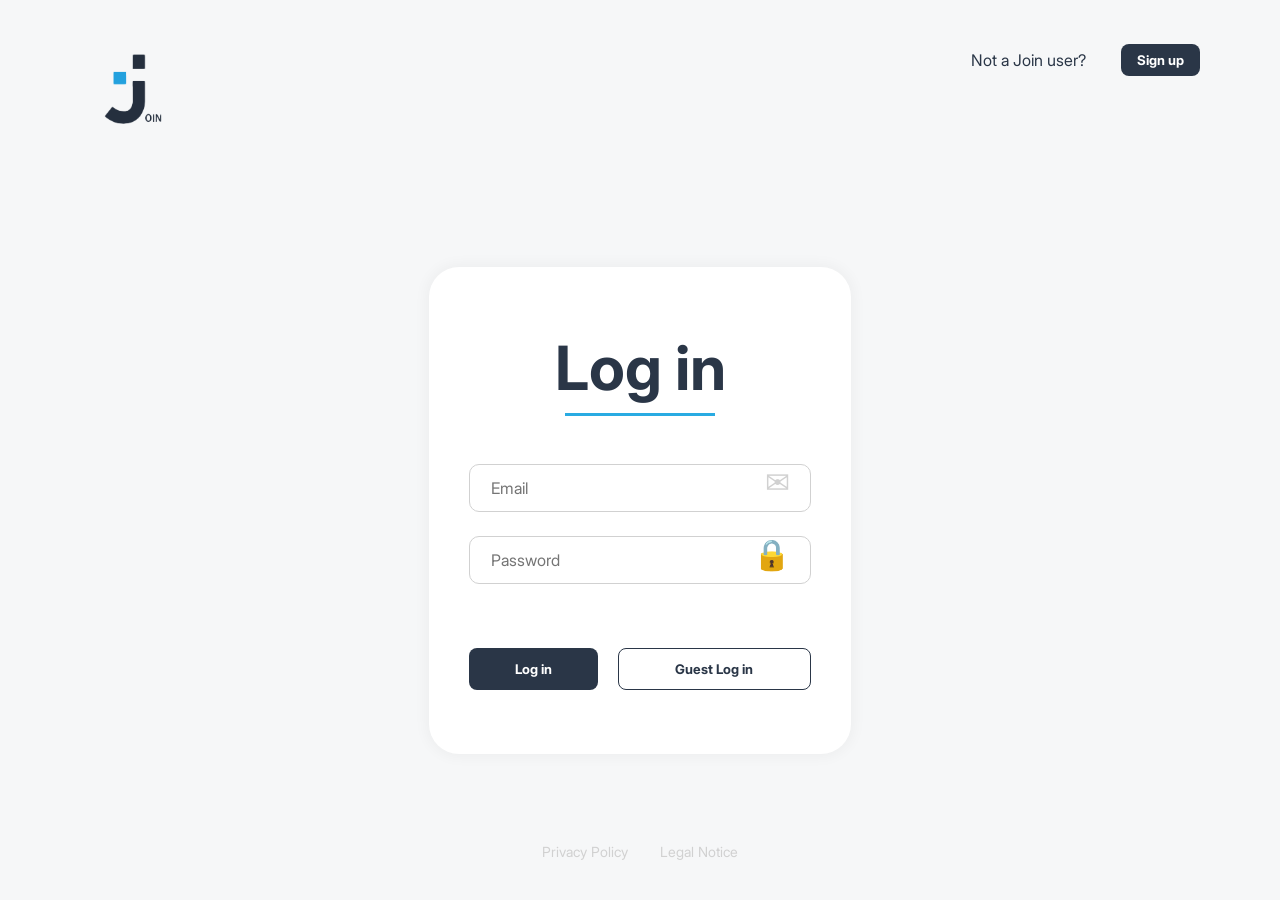
==== login.html @ 0cfe6467 "the first pages to begin" ====
<!DOCTYPE html>
<html lang="en">
<head>
    <meta charset="UTF-8">
    <meta name="viewport" content="width=device-width, initial-scale=1.0">
    <title>Join - Login</title>
    <link rel="stylesheet" href="./css/variables.css">
    <link rel="stylesheet" href="style.css">
    <link rel="stylesheet" href="./css/app_layout.css"> 
    <script src="./js/login.js" defer></script>

</head>
<body>
    <main id="main-content" class="main-layout show"> 
        <header class="header"> 
            <img src="./assets/img/logo/join_logo.png" class="logo" id="header-logo"> 
            <div class="header-action">
                <span>Not a Join user?</span>
                <button class="btn-primary" onclick="goToSignUp()">Sign up</button>
            </div>
        </header>

        <section class="content">
            <div class="card">
                <h1>Log in</h1>
                <div class="blue-underline"></div>

                <form onsubmit="login(); return false;" class="form-login-form">
                    <div class="input-wrapper">
                        <input type="email" required id="email" autocomplete="email" placeholder="Email">
                        <!-- Generic Mail Icon -->
                        <span class="input-icon mail-icon">&#9993;</span>
                    </div>
                    
                    <div class="input-wrapper">
                        <input type="password" required id="password" autocomplete="current-password" placeholder="Password">
                        <!-- Generic Lock Icon -->
                        <span class="input-icon lock-icon">&#128274;</span>
                    </div>

                    <div id="msgBox" class="message-box"></div>

                    <div class="btn-container">
                        <button type="submit" class="btn-primary">Log in</button>
                        <button type="button" class="btn-guest" onclick="guestLogin()">Guest Log in</button>

                    </div>
                </form>
            </div>
        </section>
    </main>

    <footer class="footer">
        <a href="privacy_policy.html">Privacy Policy</a>
        <a href="legal_notice.html">Legal Notice</a>
    </footer>


</body>
</html>
---- css/variables.css ----
:root {
    /* Main Brand Colors */
    --primary-color: #2A3647;
    --secondary-color: #29ABE2;
    --background-color: #F6F7F8;
    --text-color: #2A3647;
    --white: #FFFFFF;

    /* UI Elements */
    --bg-grey: #F6F7F8;
    --border-grey: #D1D1D1;
    --card-shadow: 0px 0px 14px 3px rgba(0, 0, 0, 0.04);
    --border-radius: 30px;
    --header-padding: 0 80px;

    /* Priority Colors (Matches Bildschirmfoto 2026-05-13 um 00.01.45.png) */
    --prio-urgent: #FF3D00;
    --prio-medium: #FFA800;
    --prio-low: #7AE229;

    /* Contact Avatar Colors (New from Figma capture) */
    --avatar-orange: #FF7A00;
    --avatar-pink: #FF5EB3;
    --avatar-purple: #6E52FF;
    --avatar-cyan: #00BEE3;
    --avatar-teal: #1FD7C1;
    --avatar-light-orange: #FFAD4E;
    --avatar-magenta: #FF82FF;
    --avatar-gold: #F9D000;
    --avatar-blue: #0038FF;
    --avatar-lime: #C3FF2B;
    --avatar-yellow: #FFE62B;
    --avatar-red: #FF4646;
}
---- style.css ----
@font-face {
    font-family: 'Inter';
    src: url('./assets/fonts/Inter/Inter_28pt-Regular.ttf') format('truetype');
    font-weight: 400;
    font-style: normal;
}

@font-face {
    font-family: 'Inter';
    src: url('./assets/fonts/Inter/Inter_28pt-Medium.ttf') format('truetype');
    font-weight: 500;
    font-style: normal;
}

@font-face {
    font-family: 'Inter';
    src: url('./assets/fonts/Inter/Inter_28pt-Bold.ttf') format('truetype');
    font-weight: 700;
    font-style: normal;
}

/* --- Global Reset & Base --- */
* {
    margin: 0;
    padding: 0;
    box-sizing: border-box;
    font-family: 'inter', sans-serif;
}

/* body, input, button {
    font-family: 'Inter', sans-serif;
} */

body {
    background-color: var(--background-color);
    color: var(--text-color);
    overflow-x: hidden;
}

.d-none {
    display: none !important;
}

#splash-overlay {
    position: fixed;
    top: 0;
    left: 0;
    width: 100vw;
    height: 100vh;
    display: flex;
    justify-content: center;
    align-items: center;
    z-index: 1000;
    transition: background-color 0.8s ease;
}

.splash-overlay.fade-background {
    background-color: rgba(42, 54, 71, 0);
    pointer-events: none;
}

.logo-animated {
    width: 274px;
    height: auto;
    animation: directMove 0.8s ease-in-out 0.5s forwards;
}

.main-layout {
    display: grid;
    grid-template-rows: auto 1fr auto;
    min-height: 100vh;
    background-color: var(--background-color);
    opacity: 1;
}

.main-layout.show {
    opacity: 1;
}

.content {
    display: flex;
    justify-content: center;
    align-items: center;
}

.header {
    position: relative;
    display: flex;
    justify-content: flex-end;
    align-items: center;
    padding: 40px 80px;
    min-height: 120px;
}

#header-logo {
    position: absolute;
    left: 80px;
    top: 40px;
    width: 100px;
    transition: opacity 0.3s ease;
}

.header-action {
    display: flex;
    align-items: center;
    white-space: nowrap;
    gap: 35px;
}

.header-action span {
    font-size: 16px;
}

.header.signup-header {
    justify-content: flex-start !important;
    position: static;
}


.header.signup-header .logo {
    margin-left: 0;
}


.card {
    background: var(--white);
    box-shadow: var(--card-shadow);
    border-radius: 30px;
    padding: 64px 40px;
    width: 100%;
    max-width: 422px;
    display: flex;
    flex-direction: column;
    align-items: center;
    box-sizing: border-box;
}

.card h1 {
    font-weight: 700; 
}

.signup-form {
    width: 100%;
    display: flex;
    flex-direction: column;
    align-items: center;
}

.success-banner {
    position: fixed;
    bottom: -150px;
    left: 50%;
    transform: translateX(-50%);
    background-color: var(--primary-color);
    color: white;
    padding: 20px 40px;
    border-radius: 20px;
    font-size: 24px;
    transition: bottom 0.5s ease-in-out;
    z-index: 9999;
    box-shadow: 0 4px 4px rgba(0, 0, 0, 0.25);
}

.show-banner {
    bottom: 100px;
}

.blue-arrow {
    display: flex;
    align-items: center;
    justify-content: center;
    gap: 20px;
    width: 100%;
    margin-bottom: 8px;
    position: relative;
}

.back-arrow {
    text-decoration: none;
    color: var(--secondary-color);
    font-size: 32px;
    font-weight: 700;
    position: absolute;
    left: 0;
}

.blue-arrow h1 {
    margin: 0; 
}

/* --- KEYFRAMES --- */

@keyframes directMove {
    0% {
        transform: translate(0, 0) scale(1);
    }
    100% {
        transform: translate(calc(-50vw + 100px), calc(-50vh + 80px)) scale(0.3);
    }
}

@keyframes fadeIn {
    from {
        opacity: 0;
    }
    to {
        opacity: 1;
    }
}

.fade-in {
    animation: fadeIn 0.5s ease-in forwards;
}

.blue-underline {
    background-color: var(--secondary-color);
    height: 3px;
    width: 150px;
    display: block;
    margin: 8px auto 48px auto;
}

h1 {
    font-size: 61px;
    font-weight: 700;
}

.input-wrapper {
    position: relative;
    width: 100%;
    margin-bottom: 24px;
    display: flex;
    justify-content: center;
}

.input-wrapper input {
    width: 100%;
    box-sizing: border-box;
    padding: 12px 45px 12px 21px;
    border: 1px solid var(--border-grey);
    border-radius: 10px;
    font-size: 16px;
    outline: none;
    height: 48px;
}

.input-icon {
    position: absolute;
    right: 21px;
    color: var(--border-grey);
    font-size: 30px; 
    display: flex;
    align-items: center;
    justify-content: center;
    pointer-events: none;
}

.form-login-form {
    width: 100%;
    display: flex;
    flex-direction: column;
    align-items: center;
}

.btn-container {
    width: 100%;
    display: flex;
    gap: 20px;
    justify-content: center;
    margin-top: 40px;
}

.btn-primary {
    width: 40%;
    background-color: var(--primary-color);
    color: white;
    padding: 8px 16px;
    border-radius: 8px;
    border: none;
    font-weight: bold;
    cursor: pointer;
}

.btn-guest {
    width: 60%;
    background-color: var(--white);
    color: var(--primary-color);
    border: 1px solid var(--primary-color);
    border-radius: 8px;
    padding: 12px 24px;
    font-weight: 700;
    cursor: pointer;
    transition: all 0.1s ease-in-out;
}

.btn-guest:hover {
    border: 2px solid var(--secondary-color);
    color: var(--secondary-color);
    box-shadow: 0 4px 4px rgba(0, 0, 0, 0.2);
}

.btn-primary:disabled {
    background-color: #A8A8A8 !important; 
    cursor: not-allowed;
    opacity: 0.7;
}

.btn-primary {
    background-color: var(--primary-color);
    transition: all 0.2s ease-in-out;
}

.footer {
    position: absolute; 
    bottom: 40px;
    left: 0;
    right: 0;
    display: flex;
    justify-content: center; 
    gap: 32px;
    width: 100%;
}

.footer a {
    color: var(--border-grey);
    text-decoration: none;
    font-size: 14px;
    transition: color 0.1s ease-in-out;
}

.footer a:hover {
    color: var(--secondary-color);
    font-weight: 700;
}

/* --- Responsiveness --- */
@media(max-width: 500px) {
    .card {
        padding: 32px 16px;
    }
    .btn-container {
        flex-direction: column;
        width: 100%;
    }
    button {
        width: 100%;
    }

    @keyframes directMove {
        to {
            transform: translate(calc(-50vw + 60px), calc(-50vh + 50px)) scale(0.25);
        }
    }
}

@media(max-width: 320px) {
    .card {
        padding: 24px 12px;
    }
}
---- css/app_layout.css ----
:root {
    --sidebar-width: 232px;
    --topbar-height: 80px;
    --bg-color: #F6F7F8;
    --navy-blue: #2A3647;
}

body {
    background-color: var(--bg-color);
    color: var(--text-color);
    font-family: 'Open Sans', sans-serif;

} 

.app-shell {
    display: grid;
    grid-template-columns: var(--sidebar-width) 1fr;
    position: relative;
    min-height: 100vh;
    max-width: 1920px;
    margin: 0 auto;
}

/* --- SIDEBAR (Left) --- */
.sidebar {
    background-color: var(--navy-blue);
    color: white;
    display: flex;
    flex-direction: column;
    justify-content: space-between;
    padding: 40px 0;
    position: sticky;
    top: 0;
    height: 100vh;
}

.sidebar-logo {
    width: 100px;
    margin: 0 auto 40px auto;
    display: block;
}

.nav-links {
    display: flex;
    flex-direction: column;
    gap: 10px;
}

.nav-item {
    display: flex;
    align-items: center;
    gap: 15px;
    padding: 12px 40px;
    text-decoration: none;
    color: #CDCDCD;
    transition: background 0.2s;
}

.nav-item:hover, .nav-item.active {
    background-color: #091931;
    color: white;
}

/* --- MAIN WRAPPER (Topbar + Content) --- */
.main-content-wrapper {
    display: grid;
    grid-template-rows: 80px 1fr; 
    background-color: var(--bg-color);
    width: 100%;
}

/* --- TOPBAR (Right Top) --- */
.app-header {
    width: 100%; 
    height: 80px;
    background-color: white; 
    display: flex;
    justify-content: space-between;
    align-items: center;
    padding: 0 40px;
    box-shadow: 0 4px 4px rgba(0,0,0,0.1);
    z-index: 10;
}

.app-title {
    font-size: 20px;
    font-weight: 400;
}

.header-user-actions {
    display: flex;
    align-items: center;
    gap: 20px;
}

.user-initials {
    width: 45px;
    height: 45px;
    border-radius: 50%;
    border: 2px solid var(--navy-blue);
    display: flex;
    justify-content: center;
    align-items: center;
    font-weight: bold;
    color: #29ABE2;
}

/* --- CONTENT AREA (Where Summary/Board lives) --- */
.content-panel {
    display: flex;
    justify-content: center;
    padding: 40px;
    background-color: #F6F7F8;
    min-height: calc(100vh - 80px); 
}

.summary-content-container {
    width: 100%;
    max-width: 1200px;
    display: flex;
    justify-content: space-between;
    align-items: flex-start;
    gap: 40px;
}

/* RESPONSIVE (still 320px) */
@media (max-width: 1000px) {
    .app-shell {
        grid-template-columns: 1fr;
    }

    .sidebar {
        display: none;
    }
}

.mobile-footer {
    display: none;
}

@media (max-width: 1000px) {

    .sidebar {
        display: none;
    }

    .mobile-footer {
        display: flex;
        position: fixed;
        bottom: 0;
        left: 0;
        width: 100%;
        height: 80px;
        background-color: #2A3647;
        justify-content: space-around;
        align-items: center;
        z-index: 100;
        box-shadow: 0 -2px 10px rgba(0,0,0,0.2);
    }

    .footer-item {
        display: flex;
        flex-direction: column;
        align-items: center;
        color: #A8ABE0;
        text-decoration: none;
        font-size: 12px;
        gap: 5px;
    }

    .footer-item:hover, .footer-item.active {
        color: white;
    }


    .content-panel {
        padding-bottom: 100px;
    }
}
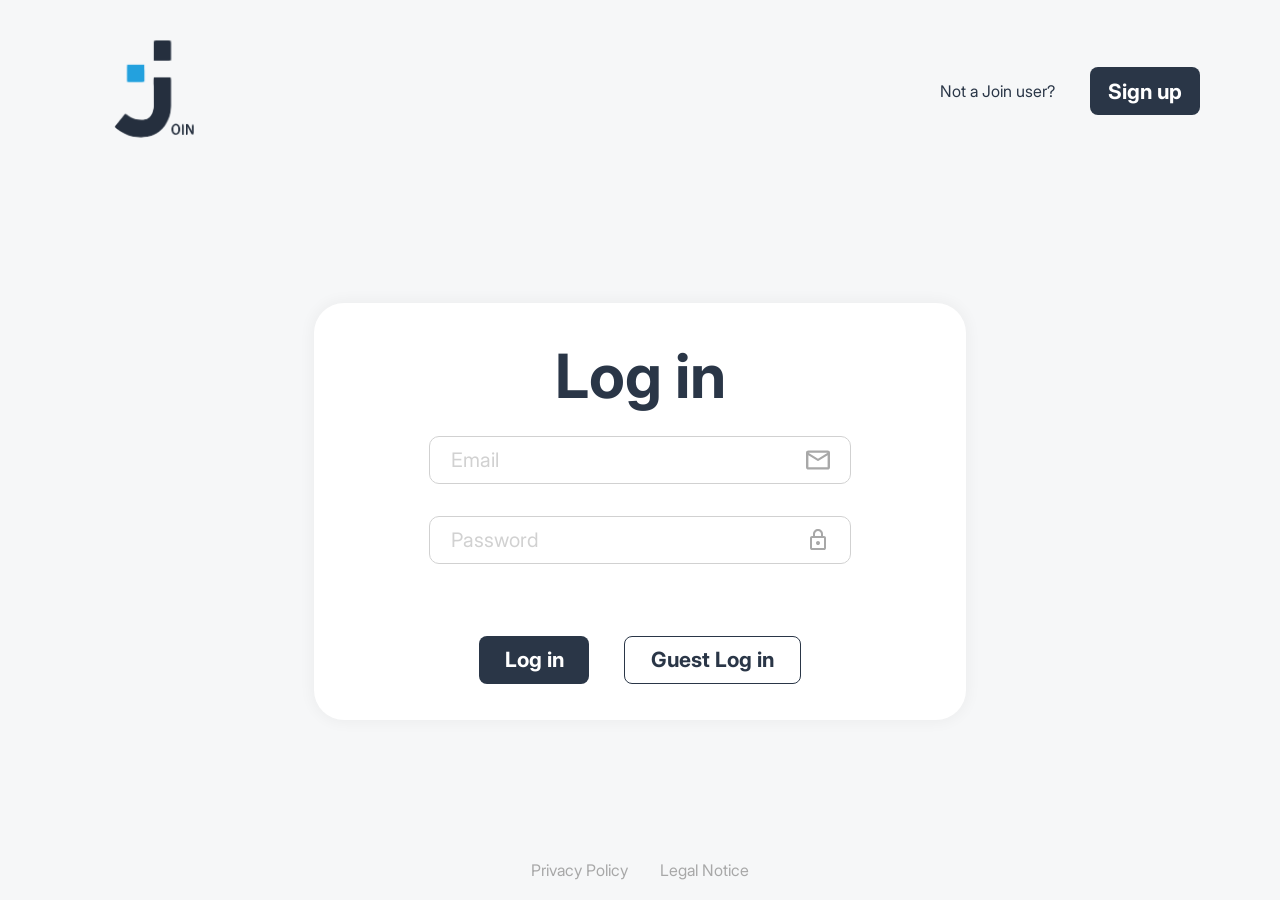
==== commit bcde6e64: "style: signup card and logos perfect according to figma" ====
--- a/login.html
+++ b/login.html
@@ -4,6 +4,7 @@
     <meta charset="UTF-8">
     <meta name="viewport" content="width=device-width, initial-scale=1.0">
     <title>Join - Login</title>
+    <link rel="icon" type="image/png" href="./assets/img/logo/fav_icon.png">
     <link rel="stylesheet" href="./css/variables.css">
     <link rel="stylesheet" href="style.css">
     <link rel="stylesheet" href="./css/app_layout.css"> 
@@ -13,7 +14,7 @@
 <body>
     <main id="main-content" class="main-layout show"> 
         <header class="header"> 
-            <img src="./assets/img/logo/join_logo.png" class="logo" id="header-logo"> 
+            <img src="./assets/img/logo/join_logo.png" class="logo" id="header-logo" alt="Join Logo"> 
             <div class="header-action">
                 <span>Not a Join user?</span>
                 <button class="btn-primary" onclick="goToSignUp()">Sign up</button>
@@ -28,14 +29,12 @@
                 <form onsubmit="login(); return false;" class="form-login-form">
                     <div class="input-wrapper">
                         <input type="email" required id="email" autocomplete="email" placeholder="Email">
-                        <!-- Generic Mail Icon -->
-                        <span class="input-icon mail-icon">&#9993;</span>
+                        <img src="./assets/icons/mail.svg" class="input-icon">
                     </div>
                     
                     <div class="input-wrapper">
                         <input type="password" required id="password" autocomplete="current-password" placeholder="Password">
-                        <!-- Generic Lock Icon -->
-                        <span class="input-icon lock-icon">&#128274;</span>
+                        <img src="./assets/icons/lock.svg" class="input-icon">
                     </div>
 
                     <div id="msgBox" class="message-box"></div>
@@ -48,12 +47,12 @@
                 </form>
             </div>
         </section>
+
+        <footer class="footer">
+            <a href="privacy_policy.html">Privacy Policy</a>
+            <a href="legal_notice.html">Legal Notice</a>
+        </footer>
     </main>
-
-    <footer class="footer">
-        <a href="privacy_policy.html">Privacy Policy</a>
-        <a href="legal_notice.html">Legal Notice</a>
-    </footer>
 
 
 </body>
--- a/css/variables.css
+++ b/css/variables.css
@@ -5,6 +5,7 @@
     --background-color: #F6F7F8;
     --text-color: #2A3647;
     --white: #FFFFFF;
+    --footer: #A8A8A8;
 
     /* UI Elements */
     --bg-grey: #F6F7F8;
--- a/style.css
+++ b/style.css
@@ -24,7 +24,7 @@
     margin: 0;
     padding: 0;
     box-sizing: border-box;
-    font-family: 'inter', sans-serif;
+    font-family: 'Inter', sans-serif;
 }
 
 /* body, input, button {
@@ -32,9 +32,9 @@
 } */
 
 body {
-    background-color: var(--background-color);
-    color: var(--text-color);
+    margin: 0;
     overflow-x: hidden;
+    height: 100vh;
 }
 
 .d-none {
@@ -54,6 +54,34 @@
     transition: background-color 0.8s ease;
 }
 
+/* --- KEYFRAMES --- */
+
+@keyframes directMove {
+    0% {
+        transform: translate(0, 0) scale(1);
+    }
+    100% {
+        transform: translate(calc(-50vw + 100px), calc(-50vh + 80px)) scale(0.3);
+    }
+}
+
+@keyframes fadeIn {
+    from {
+        opacity: 0;
+    }
+    to {
+        opacity: 1;
+    }
+}
+
+.fade-in {
+    animation: fadeIn 0.5s ease-in forwards;
+}
+
+h1 {
+    font-size: 61px;
+    font-weight: 700;
+}
 .splash-overlay.fade-background {
     background-color: rgba(42, 54, 71, 0);
     pointer-events: none;
@@ -68,9 +96,8 @@
 .main-layout {
     display: grid;
     grid-template-rows: auto 1fr auto;
-    min-height: 100vh;
-    background-color: var(--background-color);
-    opacity: 1;
+    height: 100vh;
+    overflow: hidden;
 }
 
 .main-layout.show {
@@ -81,62 +108,87 @@
     display: flex;
     justify-content: center;
     align-items: center;
-}
-
-.header {
-    position: relative;
-    display: flex;
-    justify-content: flex-end;
-    align-items: center;
-    padding: 40px 80px;
-    min-height: 120px;
-}
-
-#header-logo {
-    position: absolute;
-    left: 80px;
-    top: 40px;
-    width: 100px;
-    transition: opacity 0.3s ease;
+    height: 100%;
+    width: 100%;
+}
+/* --- Header Global (Index, Login y Sign Up) --- */
+header, .header {
+    display: flex;
+    justify-content: space-between;
+    align-items: center;
+    padding: 20px 80px;
+    width: 100%;
+    min-height: auto;
+    box-sizing: border-box;
+}
+
+#header-logo, .header .logo {
+    position: static;
+    width: 140px; 
+    height: auto;
+    display: block;
+}
+
+.header.signup-header {
+    justify-content: flex-start !important;
 }
 
 .header-action {
     display: flex;
     align-items: center;
+    gap: 35px;
     white-space: nowrap;
-    gap: 35px;
 }
 
 .header-action span {
     font-size: 16px;
 }
 
-.header.signup-header {
-    justify-content: flex-start !important;
-    position: static;
-}
-
-
-.header.signup-header .logo {
-    margin-left: 0;
-}
-
-
 .card {
-    background: var(--white);
+    background-color: var(--white);
+    border-radius: var(--border-radius);
     box-shadow: var(--card-shadow);
+    width: 652px;
+    padding: clamp(20px, 4vh, 48px) 115px;
+    display: flex;
+    flex-direction: column;
+    align-items: center;
+    gap: clamp(10px, 2vh, 32px);  
+    margin: 0 auto;
+    box-sizing: border-box;
+    max-height: calc(100vh - 200px); 
+    overflow-y: auto;
+}
+
+.card h1 {
+    font-size: 61px; 
+    font-weight: 700;
+    margin: 0;
+}
+
+.blue-underline {
+    width: 150px;
+    height: 3px;
+    background-color: var(--main-blue);
+    margin-top: -16px;
+}
+
+/* --- Sign Up Card --- */
+.card.signup-card {
+    width: 598px;
+    min-height: 630px; 
+    height: auto;
     border-radius: 30px;
-    padding: 64px 40px;
-    width: 100%;
-    max-width: 422px;
+    padding: 48px 88px;
+    gap: 32px;
     display: flex;
     flex-direction: column;
     align-items: center;
+    background-color: var(--white);
+    box-shadow: var(--card-shadow);
     box-sizing: border-box;
-}
-
-.card h1 {
-    font-weight: 700; 
+    margin: 0 auto;
+    overflow: visible;
 }
 
 .signup-form {
@@ -144,6 +196,45 @@
     display: flex;
     flex-direction: column;
     align-items: center;
+    gap: 24px; 
+}
+
+.signup-form .input-wrapper {
+    width: 122px;
+    width: 422px; 
+    height: 48px;
+}
+
+#signup-btn {
+    width: 126px;
+    height: 55px;
+    padding: 15px 24px;
+    border-radius: 8px;
+    background-color: #2A3647 !important;
+    color: var(--white);
+    font-size: 16px;
+    font-weight: 700;
+    white-space: nowrap;
+    display: flex;
+    align-items: center;
+    justify-content: center;
+    border: none;
+    cursor: pointer;
+}
+
+.privacy-wrapper label {
+    color: #A8A8A8;
+    font-size: 16px;
+}
+
+.privacy-wrapper a {
+    color: #29ABE2;
+    text-decoration: none;
+    font-weight: 400;
+}
+
+.privacy-wrapper a:hover {
+    text-decoration: underline;
 }
 
 .success-banner {
@@ -188,115 +279,103 @@
     margin: 0; 
 }
 
-/* --- KEYFRAMES --- */
-
-@keyframes directMove {
-    0% {
-        transform: translate(0, 0) scale(1);
-    }
-    100% {
-        transform: translate(calc(-50vw + 100px), calc(-50vh + 80px)) scale(0.3);
-    }
-}
-
-@keyframes fadeIn {
-    from {
-        opacity: 0;
-    }
-    to {
-        opacity: 1;
-    }
-}
-
-.fade-in {
-    animation: fadeIn 0.5s ease-in forwards;
-}
-
-.blue-underline {
-    background-color: var(--secondary-color);
-    height: 3px;
-    width: 150px;
-    display: block;
-    margin: 8px auto 48px auto;
-}
-
-h1 {
-    font-size: 61px;
-    font-weight: 700;
-}
-
 .input-wrapper {
     position: relative;
-    width: 100%;
-    margin-bottom: 24px;
-    display: flex;
-    justify-content: center;
+    width: 422px;
+    height: 48px;
 }
 
 .input-wrapper input {
     width: 100%;
-    box-sizing: border-box;
-    padding: 12px 45px 12px 21px;
+    height: 100%;
+    padding: 12px 21px; 
+    padding-right: 50px;    
     border: 1px solid var(--border-grey);
     border-radius: 10px;
-    font-size: 16px;
-    outline: none;
-    height: 48px;
+    background-color: var(--white);
+    font-size: 20px;
+    box-sizing: border-box;
+
 }
 
 .input-icon {
     position: absolute;
     right: 21px;
-    color: var(--border-grey);
-    font-size: 30px; 
-    display: flex;
-    align-items: center;
-    justify-content: center;
+    top: 50%;
+    transform: translateY(-50%);
+    width: 24px;
+    height: 24px;
     pointer-events: none;
 }
 
+.input-icon img {
+    width: 100%;
+    height: 100%;
+    object-fit: contain;
+}
+
+input::placeholder {
+    color: #D1D1D1;
+    font-weight: 400;
+    opacity: 1;
+}
+
 .form-login-form {
     width: 100%;
     display: flex;
     flex-direction: column;
     align-items: center;
+    gap: 32px;
 }
 
 .btn-container {
-    width: 100%;
-    display: flex;
-    gap: 20px;
-    justify-content: center;
-    margin-top: 40px;
+    display: flex;
+    justify-content: center;
+    gap: 35px;
+    margin-top: 8px;
+    width: 100%;
 }
 
 .btn-primary {
-    width: 40%;
+    /* Dimensiones */
+    width: 110px; 
+    height: 48px;
+    padding: 15px 24px;
     background-color: var(--primary-color);
-    color: white;
-    padding: 8px 16px;
+    color: var(--white);
     border-radius: 8px;
     border: none;
-    font-weight: bold;
+    font-size: 21px;
+    font-weight: 700;
+    display: flex;
+    align-items: center;
+    justify-content: center;
     cursor: pointer;
+    transition: background 0.2s;
 }
 
 .btn-guest {
-    width: 60%;
+    width: 177px;
+    height: 48px;
+    padding: 15px 24px;
     background-color: var(--white);
     color: var(--primary-color);
     border: 1px solid var(--primary-color);
     border-radius: 8px;
-    padding: 12px 24px;
-    font-weight: 700;
+    font-size: 21px;
+    font-weight: 700;
+    white-space: nowrap;
+    display: flex;
+    align-items: center;
+    justify-content: center;
     cursor: pointer;
-    transition: all 0.1s ease-in-out;
+    transition: all 0.2s ease;
 }
 
 .btn-guest:hover {
-    border: 2px solid var(--secondary-color);
+    border-color: var(--secondary-color);
     color: var(--secondary-color);
-    box-shadow: 0 4px 4px rgba(0, 0, 0, 0.2);
+    box-shadow: 0px 4px 4px rgba(0, 0, 0, 0.1);
 }
 
 .btn-primary:disabled {
@@ -311,21 +390,19 @@
 }
 
 .footer {
-    position: absolute; 
-    bottom: 40px;
-    left: 0;
-    right: 0;
-    display: flex;
-    justify-content: center; 
+    display: flex;
+    justify-content: center;
+    align-items: center;
     gap: 32px;
+    padding: 20px 0;
     width: 100%;
 }
 
 .footer a {
-    color: var(--border-grey);
+    font-size: 16px;
+    color: #A8A8A8;
     text-decoration: none;
-    font-size: 14px;
-    transition: color 0.1s ease-in-out;
+    transition: color 0.2s ease;
 }
 
 .footer a:hover {
